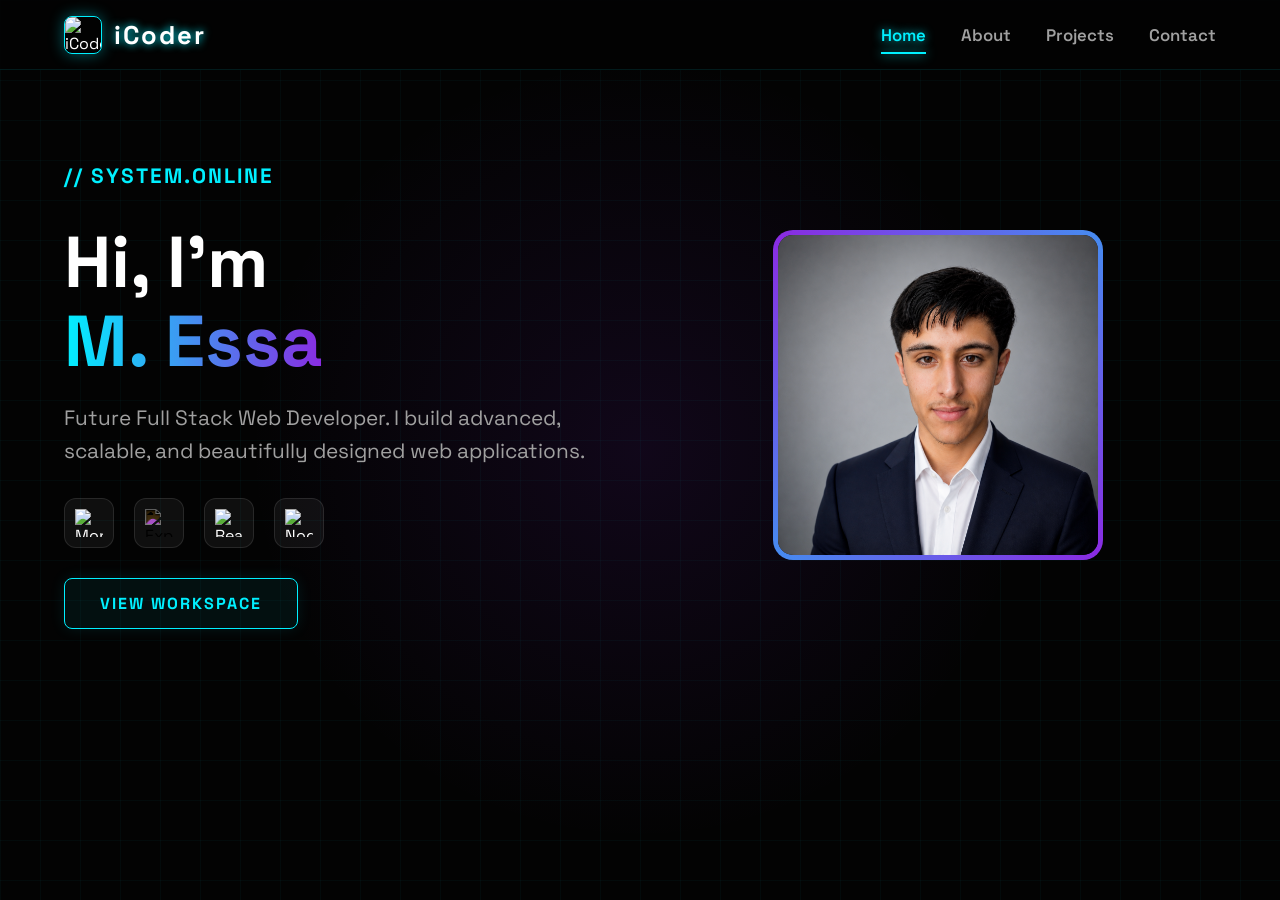
==== CSS/MY WEBSITE/INDEX.HTML @ 8c3a6060 "CODE ADD" ====
<!doctype html>
<html lang="en">
  <head>
    <meta charset="UTF-8" />
    <meta name="viewport" content="width=device-width, initial-scale=1.0" />
    <title>M. Essa - Advanced MERN Portfolio</title>
    <style>
      /* =========================================
           ADVANCED AI & CYBERPUNK THEME CSS
           ========================================= */
      @import url("https://fonts.googleapis.com/css2?family=Space+Grotesk:wght@300;400;600;700&display=swap");

      :root {
        --bg-color: #030303;
        --nav-bg: rgba(3, 3, 3, 0.85);
        --neon-blue: #00f0ff;
        --neon-purple: #8a2be2;
        --neon-green: #00ff66;
        --text-main: #ffffff;
        --text-dim: #a0a0a0;
      }

      * {
        margin: 0;
        padding: 0;
        box-sizing: border-box;
        font-family: "Space Grotesk", sans-serif;
      }

      body {
        background-color: var(--bg-color);
        color: var(--text-main);
        overflow-x: hidden;
        /* Advanced Cyber Grid Background */
        background-image:
          linear-gradient(rgba(0, 240, 255, 0.03) 1px, transparent 1px),
          linear-gradient(90deg, rgba(0, 240, 255, 0.03) 1px, transparent 1px),
          radial-gradient(
            circle at 50% 50%,
            rgba(138, 43, 226, 0.1),
            transparent 50%
          );
        background-size:
          40px 40px,
          40px 40px,
          100% 100%;
        background-attachment: fixed;
      }

      /* --- SLEEK TOP NAVBAR --- */
      header {
        position: fixed;
        top: 0;
        width: 100%;
        height: 70px;
        background: var(--nav-bg);
        backdrop-filter: blur(12px);
        border-bottom: 1px solid rgba(0, 240, 255, 0.1);
        display: flex;
        justify-content: space-between;
        align-items: center;
        padding: 0 5%;
        z-index: 1000;
      }

      .logo-box {
        display: flex;
        align-items: center;
        gap: 12px;
      }

      .logo-img {
        width: 38px;
        height: 38px;
        border-radius: 8px;
        object-fit: cover;
        border: 1px solid var(--neon-blue);
        box-shadow: 0 0 15px rgba(0, 240, 255, 0.4);
      }

      .logo-text {
        font-size: 1.6rem;
        font-weight: 700;
        letter-spacing: 2px;
        color: var(--text-main);
        text-shadow: 0 0 8px var(--neon-blue);
      }

      nav ul {
        display: flex;
        gap: 35px;
        list-style: none;
      }

      nav ul li {
        font-size: 1.05rem;
        font-weight: 600;
        color: var(--text-dim);
        cursor: pointer;
        transition: 0.3s;
        position: relative;
      }

      nav ul li:hover,
      nav ul li.active {
        color: var(--neon-blue);
        text-shadow: 0 0 10px rgba(0, 240, 255, 0.8);
      }

      nav ul li.active::after {
        content: "";
        position: absolute;
        bottom: -8px;
        left: 0;
        width: 100%;
        height: 2px;
        background: var(--neon-blue);
        box-shadow: 0 0 12px var(--neon-blue);
      }

      /* --- MAIN CONTAINER & TABS --- */
      .main-container {
        margin-top: 100px;
        padding: 20px 5%;
        min-height: calc(100vh - 100px);
      }

      .tab-content {
        display: none;
        animation: slideUp 0.6s cubic-bezier(0.16, 1, 0.3, 1) forwards;
      }

      .tab-content.active {
        display: block;
      }

      @keyframes slideUp {
        from {
          opacity: 0;
          transform: translateY(30px);
        }
        to {
          opacity: 1;
          transform: translateY(0);
        }
      }

      /* --- HERO SECTION (HOME) --- */
      .hero {
        display: flex;
        align-items: center;
        justify-content: space-between;
        flex-wrap: wrap;
        gap: 40px;
        margin-top: 40px;
      }

      .hero-text {
        flex: 1;
        min-width: 300px;
      }

      .hero-text h1 {
        font-size: 4.5rem;
        line-height: 1.1;
        margin-bottom: 20px;
      }

      .hero-text h1 span {
        background: linear-gradient(
          to right,
          var(--neon-blue),
          var(--neon-purple)
        );
        -webkit-background-clip: text;
        -webkit-text-fill-color: transparent;
      }

      .hero-text p {
        font-size: 1.3rem;
        color: var(--text-dim);
        margin-bottom: 30px;
        line-height: 1.6;
        max-width: 600px;
      }

      .hero-image-box {
        flex: 1;
        display: flex;
        justify-content: center;
        min-width: 300px;
        position: relative;
      }

      /* Rotating border effect around image */
      .hero-img-wrapper {
        position: relative;
        padding: 5px;
        border-radius: 20px;
        background: linear-gradient(
          45deg,
          var(--neon-blue),
          var(--neon-purple),
          var(--neon-blue)
        );
        background-size: 200% 200%;
        animation: gradientRotate 3s ease infinite;
      }

      @keyframes gradientRotate {
        0% {
          background-position: 0% 50%;
        }
        50% {
          background-position: 100% 50%;
        }
        100% {
          background-position: 0% 50%;
        }
      }

      .hero-img {
        width: 320px;
        height: 320px;
        border-radius: 15px;
        object-fit: cover;
        background-color: #111;
        display: block;
      }

      /* --- MERN ICONS & CARDS --- */
      .stack-icons {
        display: flex;
        gap: 20px;
        margin-bottom: 30px;
      }

      .stack-icon {
        width: 50px;
        height: 50px;
        background: rgba(255, 255, 255, 0.05);
        border: 1px solid rgba(255, 255, 255, 0.1);
        border-radius: 12px;
        padding: 10px;
        display: flex;
        align-items: center;
        justify-content: center;
        transition: 0.4s;
      }

      .stack-icon img {
        width: 100%;
        height: 100%;
        object-fit: contain;
      }

      .stack-icon:hover {
        transform: translateY(-10px);
        border-color: var(--neon-blue);
        box-shadow: 0 10px 20px rgba(0, 240, 255, 0.2);
        background: rgba(0, 240, 255, 0.05);
      }

      .btn-neon {
        display: inline-block;
        padding: 14px 35px;
        background: rgba(0, 240, 255, 0.05);
        color: var(--neon-blue);
        border: 1px solid var(--neon-blue);
        text-transform: uppercase;
        letter-spacing: 2px;
        font-weight: 700;
        text-decoration: none;
        border-radius: 8px;
        transition: 0.3s;
        cursor: pointer;
        box-shadow: 0 0 15px rgba(0, 240, 255, 0.1);
      }

      .btn-neon:hover {
        background: var(--neon-blue);
        color: #000;
        box-shadow: 0 0 30px var(--neon-blue);
        transform: scale(1.05);
      }

      .grid {
        display: grid;
        grid-template-columns: repeat(auto-fit, minmax(300px, 1fr));
        gap: 25px;
        margin-top: 30px;
      }

      .card {
        background: rgba(20, 20, 20, 0.6);
        backdrop-filter: blur(10px);
        border: 1px solid rgba(255, 255, 255, 0.08);
        padding: 35px;
        border-radius: 15px;
        transition: 0.4s;
        position: relative;
        overflow: hidden;
      }

      .card::before {
        content: "";
        position: absolute;
        top: 0;
        left: -100%;
        width: 100%;
        height: 2px;
        background: linear-gradient(
          90deg,
          transparent,
          var(--neon-blue),
          transparent
        );
        transition: 0.5s;
      }

      .card:hover::before {
        left: 100%;
      }

      .card:hover {
        border-color: var(--neon-purple);
        box-shadow: 0 10px 30px rgba(138, 43, 226, 0.15);
        transform: translateY(-8px);
      }

      .card h3 {
        color: var(--text-main);
        margin-bottom: 12px;
        font-size: 1.5rem;
        display: flex;
        align-items: center;
        gap: 10px;
      }
      .card p {
        color: var(--text-dim);
        margin-bottom: 25px;
        line-height: 1.6;
      }

      h2.section-title {
        font-size: 2.8rem;
        margin-bottom: 10px;
        color: var(--text-main);
        text-shadow: 0 0 10px rgba(255, 255, 255, 0.2);
      }
      h2.section-title span {
        color: var(--neon-blue);
      }
    </style>
  </head>
  <body>
    <!-- ==========================================
         TOP NAVBAR
         ========================================== -->
    <header>
      <div class="logo-box">
        <!-- 👉 YAHAN APNE "iCoder" LOGO KA URL DALEIN -->
        <img
          src="https://i.ytimg.com/vi/r3990ZoIpCU/maxresdefault.jpg"
          alt="iCoder Logo"
          class="logo-img"
        />
        <div class="logo-text">iCoder</div>
      </div>

      <nav>
        <ul>
          <li class="nav-btn active" onclick="openTab('home')">Home</li>
          <li class="nav-btn" onclick="openTab('about')">About</li>
          <li class="nav-btn" onclick="openTab('projects')">Projects</li>
          <li class="nav-btn" onclick="openTab('contact')">Contact</li>
        </ul>
      </nav>
    </header>

    <!-- ==========================================
         MAIN CONTENT TABS
         ========================================== -->
    <div class="main-container">
      <!-- 1. HOME TAB -->
      <div id="home" class="tab-content active">
        <div class="hero">
          <div class="hero-text">
            <p
              style="
                color: var(--neon-blue);
                font-weight: bold;
                letter-spacing: 2px;
              "
            >
              // SYSTEM.ONLINE
            </p>
            <h1>Hi, I'm <br /><span>M. Essa</span></h1>
            <p>
              Future Full Stack Web Developer. I build advanced, scalable, and
              beautifully designed web applications.
            </p>

            <!-- MERN STACK ICONS (Advanced Feature) -->
            <div class="stack-icons">
              <div class="stack-icon" title="MongoDB">
                <img
                  src="https://cdn.jsdelivr.net/gh/devicons/devicon/icons/mongodb/mongodb-original.svg"
                  alt="MongoDB"
                />
              </div>
              <div class="stack-icon" title="Express.js">
                <!-- Invert filter makes the black Express logo white -->
                <img
                  src="https://cdn.jsdelivr.net/gh/devicons/devicon/icons/express/express-original.svg"
                  style="filter: invert(1)"
                  alt="Express.js"
                />
              </div>
              <div class="stack-icon" title="React.js">
                <img
                  src="https://cdn.jsdelivr.net/gh/devicons/devicon/icons/react/react-original.svg"
                  alt="React"
                />
              </div>
              <div class="stack-icon" title="Node.js">
                <img
                  src="https://cdn.jsdelivr.net/gh/devicons/devicon/icons/nodejs/nodejs-original.svg"
                  alt="Node.js"
                />
              </div>
            </div>

            <a class="btn-neon" onclick="openTab('projects')">View Workspace</a>
          </div>

          <div class="hero-image-box">
            <div class="hero-img-wrapper">
              <!-- 👉 YAHAN APNI (M. ESSA) PICTURE KA URL DALEIN -->
              <img src="my image.png" alt="M. Essa" class="hero-img" />
            </div>
          </div>
        </div>
      </div>

      <!-- 2. ABOUT TAB -->
      <div id="about" class="tab-content">
        <h2 class="section-title">About <span>Me</span></h2>
        <p
          style="
            font-size: 1.2rem;
            color: var(--text-dim);
            margin-top: 15px;
            max-width: 850px;
            line-height: 1.8;
          "
        >
          I am a passionate student at
          <strong style="color: var(--neon-blue)">SMIT Peshawar</strong>. My
          journey revolves around mastering the MERN stack architecture. I love
          turning complex problems into simple, beautiful, and intuitive
          designs.
        </p>
        <div class="grid">
          <div class="card">
            <h3>Frontend Engineering</h3>
            <p>
              React.js, HTML5, CSS3, JavaScript. Focused on building highly
              interactive, fast, and accessible user interfaces.
            </p>
          </div>
          <div class="card">
            <h3>Backend & Database</h3>
            <p>
              Node.js, Express.js, and MongoDB. Designing secure RESTful APIs
              and managing scalable NoSQL databases.
            </p>
          </div>
        </div>
      </div>

      <!-- 3. PROJECTS TAB (AI-Web link removed) -->
      <div id="projects" class="tab-content">
        <h2 class="section-title">My <span>Projects</span></h2>
        <div class="grid">
          <!-- Aapka Original Link -->
          <div class="card">
            <h3>📂 My Second Repo</h3>
            <p>
              My foundational repository demonstrating core programming logic,
              algorithms, and web development tasks.
            </p>
            <a
              href="https://github.com/MEssadev7/my-second-repo"
              target="_blank"
              class="btn-neon"
              style="padding: 10px 20px; font-size: 0.9rem"
              >View Repository</a
            >
          </div>

          <!-- Ek Future Placeholder Project taake layout acha lagay -->
          <div class="card">
            <h3>🚀 MERN Stack App (Coming Soon)</h3>
            <p>
              A full-stack application integrating MongoDB, Express, React, and
              Node.js for real-time data processing.
            </p>
            <button
              class="btn-neon"
              style="
                padding: 10px 20px;
                font-size: 0.9rem;
                opacity: 0.5;
                cursor: not-allowed;
              "
            >
              In Development
            </button>
          </div>
        </div>
      </div>

      <!-- 4. CONTACT TAB -->
      <div id="contact" class="tab-content">
        <h2 class="section-title">Establish <span>Connection</span></h2>
        <p
          style="
            font-size: 1.2rem;
            color: var(--text-dim);
            margin-top: 15px;
            margin-bottom: 35px;
          "
        >
          Open for opportunities, collaborations, or just a tech chat. Connect
          with me below.
        </p>
        <div class="grid">
          <div class="card">
            <h3 style="color: #0077b5">LinkedIn Profile</h3>
            <p>Let's connect professionally and grow our network together.</p>
            <a
              href="https://www.linkedin.com/in/muhammad-essa-7b4618418/"
              target="_blank"
              class="btn-neon"
              style="padding: 10px 20px; font-size: 0.9rem"
              >Connect</a
            >
          </div>
          <div class="card">
            <h3 style="color: #ea4335">Direct Email</h3>
            <p>Send me an email directly. I usually respond within 24 hours.</p>
            <a
              href="mailto:muhammad.essa9078@gmail.com"
              class="btn-neon"
              style="padding: 10px 20px; font-size: 0.9rem"
              >Send Email</a
            >
          </div>
        </div>
      </div>
    </div>

    <!-- ==========================================
         JAVASCRIPT LOGIC
         ========================================== -->
    <script>
      function openTab(tabId) {
        // Hide all tab content
        let contents = document.querySelectorAll(".tab-content");
        contents.forEach((content) => {
          content.classList.remove("active");
        });

        // Remove highlight from all nav buttons
        let btns = document.querySelectorAll(".nav-btn");
        btns.forEach((btn) => {
          btn.classList.remove("active");
        });

        // Show selected tab with animation
        document.getElementById(tabId).classList.add("active");

        // Highlight clicked nav button
        event.target.classList.add("active");
      }
    </script>
  </body>
</html>
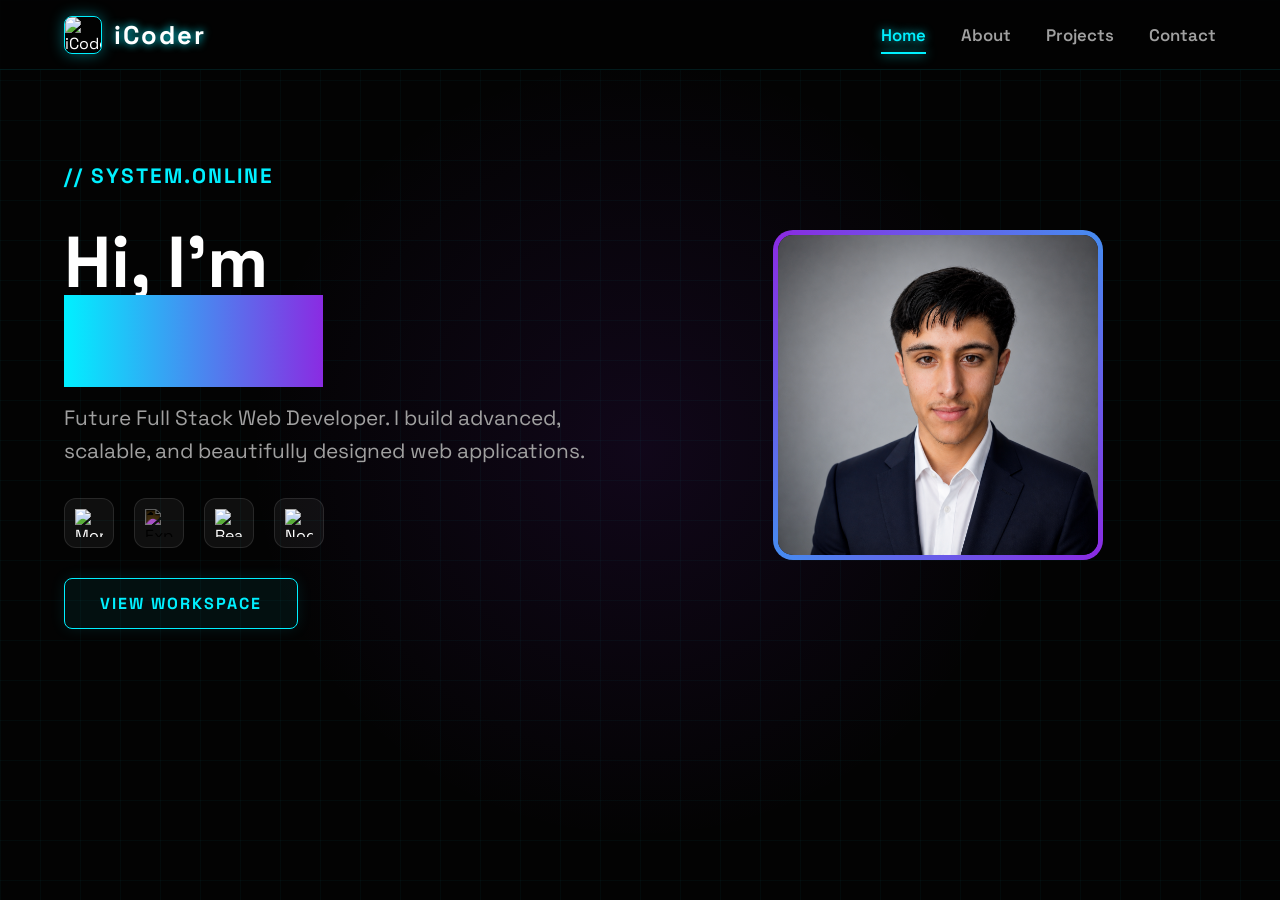
==== commit 5612475a: "CODE ADD" ====
--- a/CSS/MY WEBSITE/INDEX.HTML
+++ b/CSS/MY WEBSITE/INDEX.HTML
@@ -172,7 +172,7 @@
           var(--neon-blue),
           var(--neon-purple)
         );
-        -webkit-background-clip: text;
+        -webkit-clip: text;
         -webkit-text-fill-color: transparent;
       }
 
